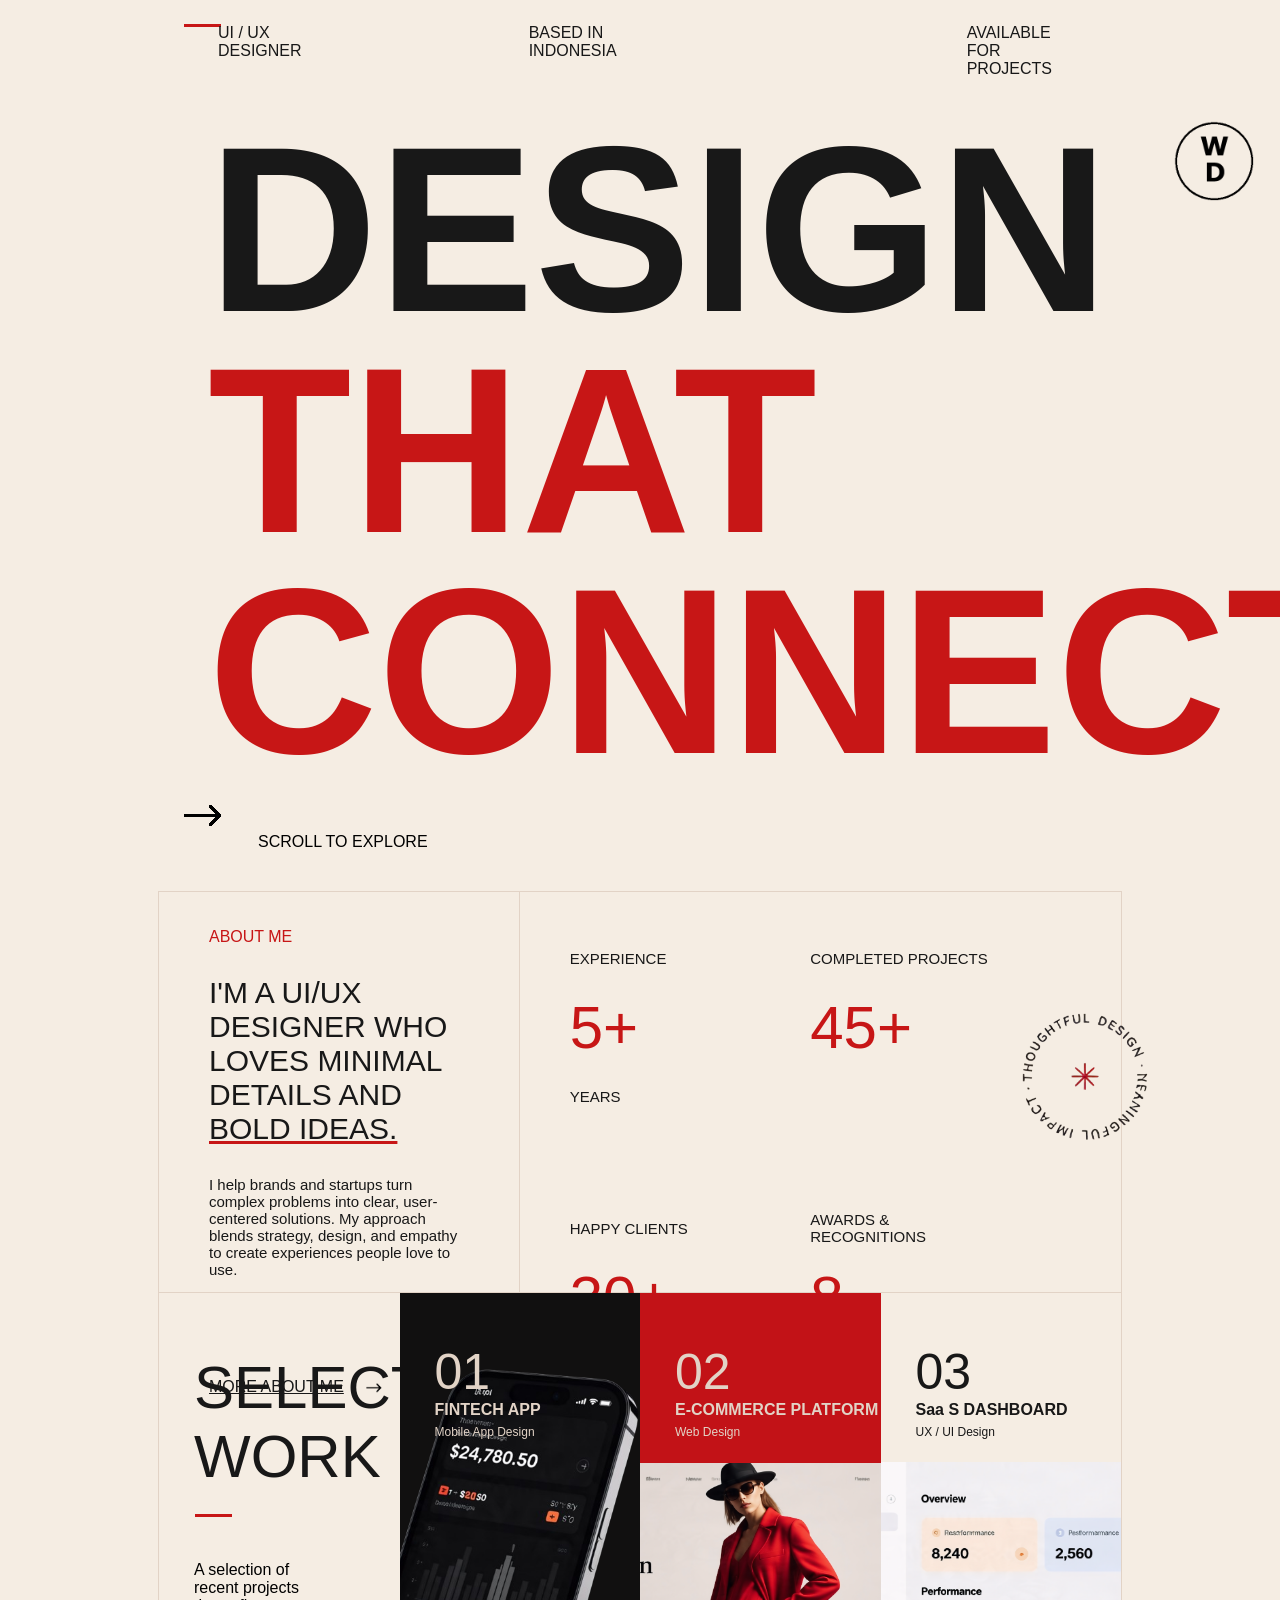
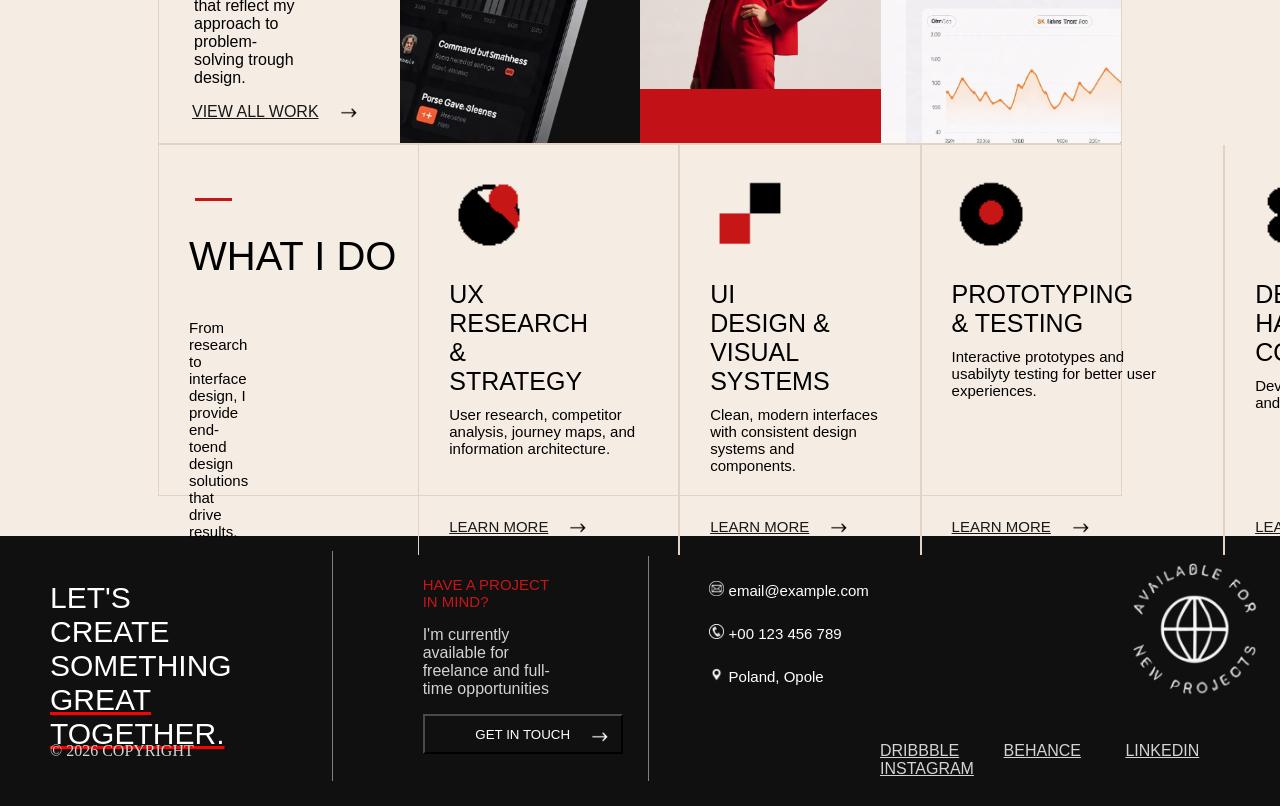
==== index.html @ cca8b3d6 "Add files via upload" ====
<!DOCTYPE html>
<html lang="en">
<head>
    <meta charset="UTF-8">
    <meta name="viewport" content="width=device-width, initial-scale=1.0">
    <title>Document</title>
    <link rel="stylesheet" href="style.css">
</head>
<body>
    <header class="header">
        <div class="he1"><p>UI / UX DESIGNER <img class="linia-c" src="/images/line-red.png" alt="linia"></p></div>
        <div class="he2"><p>BASED IN INDONESIA</p></div>
        <div class="he3"><p>AVAILABLE FOR PROJECTS</p></div>
    </header>
    <div class="dtc">
        <div class="designthatconnects">
          <h1 class="DESIGN">
              DESIGN <img class="wd" src="/images/wd.png" alt="">
          </h1>
          <h1 class="THAT">
              THAT
          </h1>
           <h1 class="CONNECTS">
               CONNECTS
           </h1>
        </div>
        <div class="prostokat"></div>
        <div class="bok"><p class="bok2">I design digital experiences that are intuitive, impactful, and beauty crafted</p></div>
    </div>
    <p class="ste"> <img class="arrow1" src="/images/arrow-black.png" alt="">SCROLL TO EXPLORE </p>
    <div class="aboutme">
        <div class="am-lewa">
            <p class="about">ABOUT ME</p>
            <p class="uxd">I'M A UI/UX DESIGNER WHO LOVES MINIMAL DETAILS AND <span class="linia-span">BOLD IDEAS.</span></p>
            <p class="ihelp">I help brands and startups turn complex problems into clear, user-centered solutions. My approach blends strategy, design, and empathy to create experiences people love to use.</p>
            <p class="link"><a class="link" href="/indexes/moreaboutme.html">MORE ABOUT ME</a><img class="arrow2" src="/images/arrow-black.png" alt=""></p>
        </div>
        <div class="am-prawa">
            <div class="kwadraty">
                <p class="aboutme-prawa-1">EXPERIENCE</p>
                <p class="aboutme-prawa-2">5+</p>
                <p class="aboutme-prawa-3">YEARS</p>
            </div>
            <div class="kwadraty">
                <p class="aboutme-prawa-1">COMPLETED PROJECTS</p>
                <p class="aboutme-prawa-2">45+</p>
                <p class="aboutme-prawa-3"></p>
            </div>
            <div class="kwadraty">
                <p class="aboutme-prawa-1">HAPPY CLIENTS</p>
                <P class="aboutme-prawa-2">30+</P>
                <p class="aboutme-prawa-3"></p>
            </div>
            <div class="kwadraty">
                <p class="aboutme-prawa-1">AWARDS & RECOGNITIONS</p>
                <p class="aboutme-prawa-2">8</p>
                <p class="aboutme-prawa-3"></p>
            </div>
        </div>
        <div class="am-prawa">
            <img class="td" src="/images/thoughtfull-design.png" alt="">
        </div>
    </div>
    <div class="selectedwork">
        <div class="square-4 A">
            <p class="sw">SELECTED WORK</p>
            <img class="l" src="/images/line-red.png" alt="">
            <p class="sw2">A selection of recent projects that reflect my approach to problem-solving trough design.</p>
            <a class="vaw" href="/indexes/viewallwork.html"> VIEW ALL WORK <img class="arrow2" src="/images/arrow-black.png" alt=""></a>
        </div>
        <div class="square-4 B">
            <div class="napisy">
                <p class="numb">01</p>
                <p class="text1">FINTECH APP</p>
                <p class="text2">Mobile App Design</p>
            </div>
        </div>
        <div class="square-4 C">
            <div class="napisy">
                <p class="numb">02</p>
                <p class="text1">E-COMMERCE PLATFORM</p>
                <p class="text2">Web Design</p>
            </div>
        </div>
        <div class="square-4 D">
            <div class="napisy">
                <p class="numb numb2">03</p>
                <p class="text1 text3">Saa S DASHBOARD</p>
                <p class="text2 text3">UX / UI Design</p>
            </div> 
        </div>
    </div>
    <div class="whatido">
        <div class="k5a">
            <img src="/images/line-red.png" alt="">
            <p class="wid">WHAT I DO</p>
            <p class="tekstk">From research to interface design, I provide end-toend design solutions that drive results.</p>
        </div>
        <div class="k5">
            <img class="shapes" src="/images/circle1.png" alt="">
            <p class="tekst1">UX RESEARCH & STRATEGY</p>
            <p class="tekst2">User research, competitor analysis, journey maps, and information architecture.</p>
            <a class="learnmore" href="/indexes/learnmore.html">LEARN MORE <img class="arrow2" src="/images/arrow-black.png" alt=""></a>
        </div>
        <div class="k5">
            <img class="shapes" src="/images/squares.png" alt="">
            <p class="tekst1">UI DESIGN & VISUAL SYSTEMS</p>
            <p class="tekst2">Clean, modern interfaces with consistent design systems and components.</p>
            <a class="learnmore" href="/indexes/learnmore.html">LEARN MORE <img class="arrow2" src="/images/arrow-black.png" alt=""></a>
        </div>
        <div class="k5">
            <img class="shapes" src="/images/circle2.png" alt="">
            <p class="tekst1">PROTOTYPING & TESTING</p>
            <p class="tekst2">Interactive prototypes and usabilyty testing for better user experiences.</p>
            <a class="learnmore" href="/indexes/learnmore.html">LEARN MORE <img class="arrow2" src="/images/arrow-black.png" alt=""></a>
        </div>
        <div class="k5">
            <img class="shapes" src="/images/circles.png" alt="">
            <p class="tekst1">DESIGN HANDOFF & COLABORATION</p>
            <p class="tekst2">Developer handoff, documentation, and ongoing support for your team.</p>
            <a class="learnmore" href="/indexes/learnmore.html">LEARN MORE <img class="arrow2" src="/images/arrow-black.png" alt=""></a>
        </div>
    </div>
    <footer class="footer">
        <div class="f-gora">
            <div class="f1">
                <p class="cst">LET'S CREATE SOMETHING <span class="great">GREAT TOGETHER.</span></p>
            </div>
            <div class="f2">
                <p class="idk">HAVE A PROJECT IN MIND?</p>
                <p class="idk2">I'm currently available for freelance and full-time opportunities</p>
                <button class="button"> <a href="/indexes/getintouch.html"></a> GET IN TOUCH <img class="arrow2" src="/images/arrow-white.png" alt=""></button>
            </div>
            <div class="info0">
                <p class="info"><img class="info2" src="/images/email.png" alt=""> email@example.com</p>
                <p class="info"><img class="info2" src="/images/phone.png" alt=""> +00 123 456 789</p>
                <p class="info"><img class="info2" src="/images/gps.png" alt=""> Poland, Opole</p>
            </div>
            <div>
                <img class="np" src="/images/new-project.png" alt="">
            </div>
        </div>
        <div class="f-dol">
            <div></div>
            <div></div>
        </div>
    </footer>
    <footer2>
        <div>
            <p class="copy">&copy; 2026 COPYRIGHT</p>
        </div>
        <div class="linki">
            <a class="linki" href="https://dribbble.com/">DRIBBBLE</a>
            <a class="linki" href="https://www.behance.net/">BEHANCE</a>
            <a class="linki" href="https://pl.linkedin.com/">LINKEDIN</a>
            <a class="linki" href="https://www.instagram.com/">INSTAGRAM</a>
        </div>
    </footer2>
</body>
</html>
---- style.css ----
.header {
    margin-left: 210px;
    margin-right: 220px;
    display:grid;
    grid-template-columns: 1fr 1fr 1fr;
}

.he1 {
    font-family: Verdana, Geneva, Tahoma, sans-serif;
    color: rgb(24, 24, 24);
    position: relative;
    z-index: 1;
}

.he2 {
    font-family: Verdana, Geneva, Tahoma, sans-serif;
    color: rgb(24, 24, 24);
    margin-right: 200px;
    margin-left: 200px;
}

.he3 {
    font-family: Verdana, Geneva, Tahoma, sans-serif;
    color: rgb(24, 24, 24);
    margin-left: 150px;
    text-align: left;
}

.linia-c {
    position: absolute;
    z-index: -1;
    right: 91%;
    bottom: 50%;
}

.wd {
    width: 80px;
    margin-bottom: 110px;
}

.bok {
    margin-top: 450px;
    height: 100px;
    background-image: url(/images/line-black-v.png);
    background-repeat: no-repeat;
}

.bok2 {
    margin-top: 70px;
    margin-left: 20px;
    margin-right: 50px;
    font-family: Verdana, Geneva, Tahoma, sans-serif;
    font-size: 15px;
}



body {
    background-color: rgb(245, 237, 227);
}

.DESIGN {
    color: rgb(24, 24, 24);
    font-family: Impact, Haettenschweiler, 'Arial Narrow Bold', sans-serif;
    font-size: 235px;
    padding-left: 50px;
    margin-bottom: -50px;
    margin-top: 0px;
}

.THAT {
    color: rgb(199, 22, 22);
    font-family: Impact, Haettenschweiler, 'Arial Narrow Bold', sans-serif;
    font-size: 235px;
    padding-left: 50px;
    margin-top: -50px;
    margin-bottom: -50px;
}

.CONNECTS {
    color: rgb(199, 22, 22);
    font-family: Impact, Haettenschweiler, 'Arial Narrow Bold', sans-serif;
    font-size: 235px;
    padding-left: 50px;
    margin-top: -50px;
    position: relative;
    z-index: 30;
    margin-bottom: 10px;

}

.prostokat {
    padding-top: 80px;
    margin-top: -12px;
    height: 650px;
    width: 500px;
    margin-left: -100px;
   
    background-image: url(/images/img1.1.png);
    background-size: contain;
    background-repeat: no-repeat;
    z-index: 2; 
    flex-shrink: 0;
    
}


.dtc {
    display: flex;
    margin-left: 150px;
    margin-right: 150px;
}

.ste {
    font-family: Verdana, Geneva, Tahoma, sans-serif;
    margin-left: 250px;
    margin-bottom: 40px;
}

.arrow1 {
    position: absolute;
    margin-left: -80px;
    bottom: 6.6%;
    
}

.aboutme {
    font-family: Arial, Helvetica, sans-serif;
    margin-left: 150px;
    margin-right: 150px;
    display: grid;
    grid-template-columns: 3fr 4fr 1fr;
    height: 400px;





    border: solid 1px;
    border-color: rgb(226, 211, 198);
  
}

.td {
    height: 150px;
    border-left: none;
    position: absolute;
    margin-top: 110px;
    margin-left: 0px;
    
}

.am-lewa {
    border: solid 1px;
    border-color: rgb(226, 211, 198);
    border-top: none;
    border-bottom: none;
    border-left: none;
    
    padding-left: 50px;
    padding-right: 50px;
    padding-top: 20px;
    padding-bottom: 20px;
}

.am-prawa {

    display: grid;
    border-right: none;
    grid-template-columns: 1fr 1fr;
    grid-template-rows: 1fr 1fr;
    font-family: Verdana, Geneva, Tahoma, sans-serif;
    
}

.about {
    color: rgb(199, 22, 22);
    font-family: Impact, Haettenschweiler, 'Arial Narrow Bold', sans-serif;
}

.uxd {
    color: rgb(24, 24, 24);
    font-family: Impact, Haettenschweiler, 'Arial Narrow Bold', sans-serif;
    font-size: 30px;
}

.linia-span {
    text-decoration: underline;
    text-decoration-color: rgb(199, 22, 22);
}

.ihelp {
    color: rgb(24, 24, 24);
    font-family: Verdana, Geneva, Tahoma, sans-serif;
    font-size: 15px;
}

.aboutme-prawa-2 {
    font-family: Impact, Haettenschweiler, 'Arial Narrow Bold', sans-serif;
    font-size: 60px;
    color: rgb(199, 22, 22);
    margin: 0;
}

.aboutme-prawa-1 {
    font-family: Verdana, Geneva, Tahoma, sans-serif;
    font-size: 15px;
    color: rgb(24, 24, 24);
    margin-bottom: -50px;
    
}

.aboutme-prawa-3 {
    font-family: Verdana, Geneva, Tahoma, sans-serif;
    font-size: 15px;
    color: rgb(24, 24, 24);
    margin-top: -50px;
    
}

.kwadraty {
    display: grid;
    justify-content: left;
    align-items: center;
    margin-left: 50px;
}

.link {
    color: rgb(24, 24, 24);
    margin-top: 100px;
}

.selectedwork {
    margin-left: 150px;
    margin-right: 150px;
    border: solid 1px;
    border-color: rgb(226, 211, 198);
    border-top: none;
    display: flex;
    grid-template-rows: 1fr 1fr 1fr 1fr; 

}

.l {
    margin-left: 30px;
}

.vaw {
    margin-left: 33px;
    color: rgb(24, 24, 24);
    font-family: Arial, Helvetica, sans-serif;
}

.square-4 {
    width: 25%;
    height: 450px;
}

.B {
    background-color: rgb(17, 16, 16);
    background-image: url(/images/tel.png);
    background-repeat: no-repeat;
    background-position: bottom right;
    background-size: 300px;
}

.C {
    background-color: rgb(194, 18, 23);
    background-image: url(/images/img2.png);
    background-repeat: no-repeat;
    background-position: right;
    background-size: 360px;
    background-position-y: 170px;
}

.D {
    background-image: url(/images/img3.png);
    background-repeat: no-repeat;
    background-position: bottom right;
    background-size: 320px;
}

.sw {
    font-family: Impact, Haettenschweiler, 'Arial Narrow Bold', sans-serif;
    font-size: 60px;
    margin-left: 35px;
    margin-bottom: 0;
    color: rgb(24, 24, 24);
    
}

.sw2 {
    font-family: Verdana, Geneva, Tahoma, sans-serif;
    margin-left: 35px;
    margin-right: 95px;
}

.napisy {
    margin-left: 35px;
}

.numb {
    color: rgb(226, 211, 198);
    font-family: Impact, Haettenschweiler, 'Arial Narrow Bold', sans-serif;
    font-size: 50px;
}

.numb2 {
    color: rgb(24, 24, 24);
    font-family: Impact, Haettenschweiler, 'Arial Narrow Bold', sans-serif;
    font-size: 50px;
}

.text1 {
    color: rgb(226, 211, 198);
    font-family: Verdana, Geneva, Tahoma, sans-serif;
    margin-top: -50px;
    font-weight: bold;
}

.text2 {
    color: rgb(226, 211, 198);
    font-family: Verdana, Geneva, Tahoma, sans-serif;
    margin-top: -10px;
    font-size: 12px;
}

.text3 {
    color: rgb(24, 24, 24);
    font-family: Verdana, Geneva, Tahoma, sans-serif;
    
}

.whatido {
    display: grid;
    grid-template-columns: 1.35fr 1fr 1fr 1fr 1fr;
    height: 350px;
    margin-left: 150px;
    margin-right: 150px;
    border: solid 1px;
    border-color: rgb(226, 211, 198);
    margin-bottom: 40px;
}

.wid {
    margin-top: 0px;
}

.k5a {
    margin-left: 30px;
    margin-top: 30px;
    font-family: Impact, Haettenschweiler, 'Arial Narrow Bold', sans-serif;
    font-size: 40px;
    
}

.k5 {
    display: flex;
    flex-direction: column;
    border: solid 1px;
    border-color: rgb(226, 211, 198);
    border-top: none;
    border-bottom: none;
}

.tekstk {
    font-family: Verdana, Geneva, Tahoma, sans-serif;
    font-size: 15px;
    margin-right: 170px;
}

.shapes{
    width: 80px;
    margin-top: 30px;
    margin-left: 30px;
}

.learnmore {
    font-family: Impact, Haettenschweiler, 'Arial Narrow Bold', sans-serif;
    color: rgb(24, 24, 24);
    font-size: 15px;
    margin-left: 30px;
    margin-top: auto;
    margin-bottom: 20px;
}

.arrow2 {
    position: absolute;
    height: 20px;
    margin-left: 20px;
}

.tekst1 {
    font-family: Impact, Haettenschweiler, 'Arial Narrow Bold', sans-serif;
    font-size: 25px;
    margin-left: 30px;
    margin-bottom: 10px;
    margin-right: 90px;
}

.tekst2 {
    font-family: Verdana, Geneva, Tahoma, sans-serif;
    font-size: 15px;
    margin-left: 30px;
    margin-top: 0px;
    margin-right: 40px;
}



.footer {
    padding: -100px;
    margin-left: -8px;
    margin-right: -8px;
    margin-bottom: -10px;
    height: 200px;
    background-color: rgb(17, 16, 16);
    display: grid;
    grid-template-rows: 5fr 1fr;
}

.cst {
    font-family: Impact, Haettenschweiler, 'Arial Narrow Bold', sans-serif;
    color: white;
    margin-left: 50px;
    margin-right: 100px;
    font-size: 30px;
}

.great {
    text-decoration: underline;
    text-decoration-color: red;
}

.f-gora {
    color: rgb(226, 211, 198);
    display: grid;
    grid-template-columns: 1fr 1fr 1fr 1fr;

}

.idk {
    color: rgb(199, 22, 22);
    font-family: Arial, Helvetica, sans-serif;
    font-size: 15px;
    margin-left: 90px;
    margin-right: 90px;
    margin-top: 40px;
}

.idk2 {
    color: lightgray;
    font-family: Arial, Helvetica, sans-serif;
    margin-left: 90px;
    margin-right: 90px;
}

.button{
    background-color: transparent;
    border-color: rgb(72, 75, 72);
    color: white;
    height: 40px;
    width: 200px;
    margin-left: 90px;
}


.f1 {
    margin-top: 15px;
    border-right: solid 1px;
    border-color: gray;
}

.info0 {
    margin-top: 20px;
    border-left: solid 1px;
    border-color: gray;
}

.info {
    font-family: arial;
    font-size: 15px;
    color: white;
    margin-left: 60px;
    margin-top: 25px;
}

.info2 {
    height: 15px;
}

.np {
    height: 150px;
    margin-top: 20px;
    margin-left: 150px;
}

footer2 {
    padding: -100px;
    margin-left: -8px;
    margin-right: -8px;
    margin-bottom: -10px;
    height: 80px;
    background-color: rgb(17, 16, 16);
    display: grid;
    grid-template-columns: 5fr 3fr;
}

.copy {
    color: lightgray;
    margin-left: 50px;
}

.linki {
    color: lightgray;
    font-family: Arial, Helvetica, sans-serif;
    margin-left: 40px;
    margin-top: 16px;
}
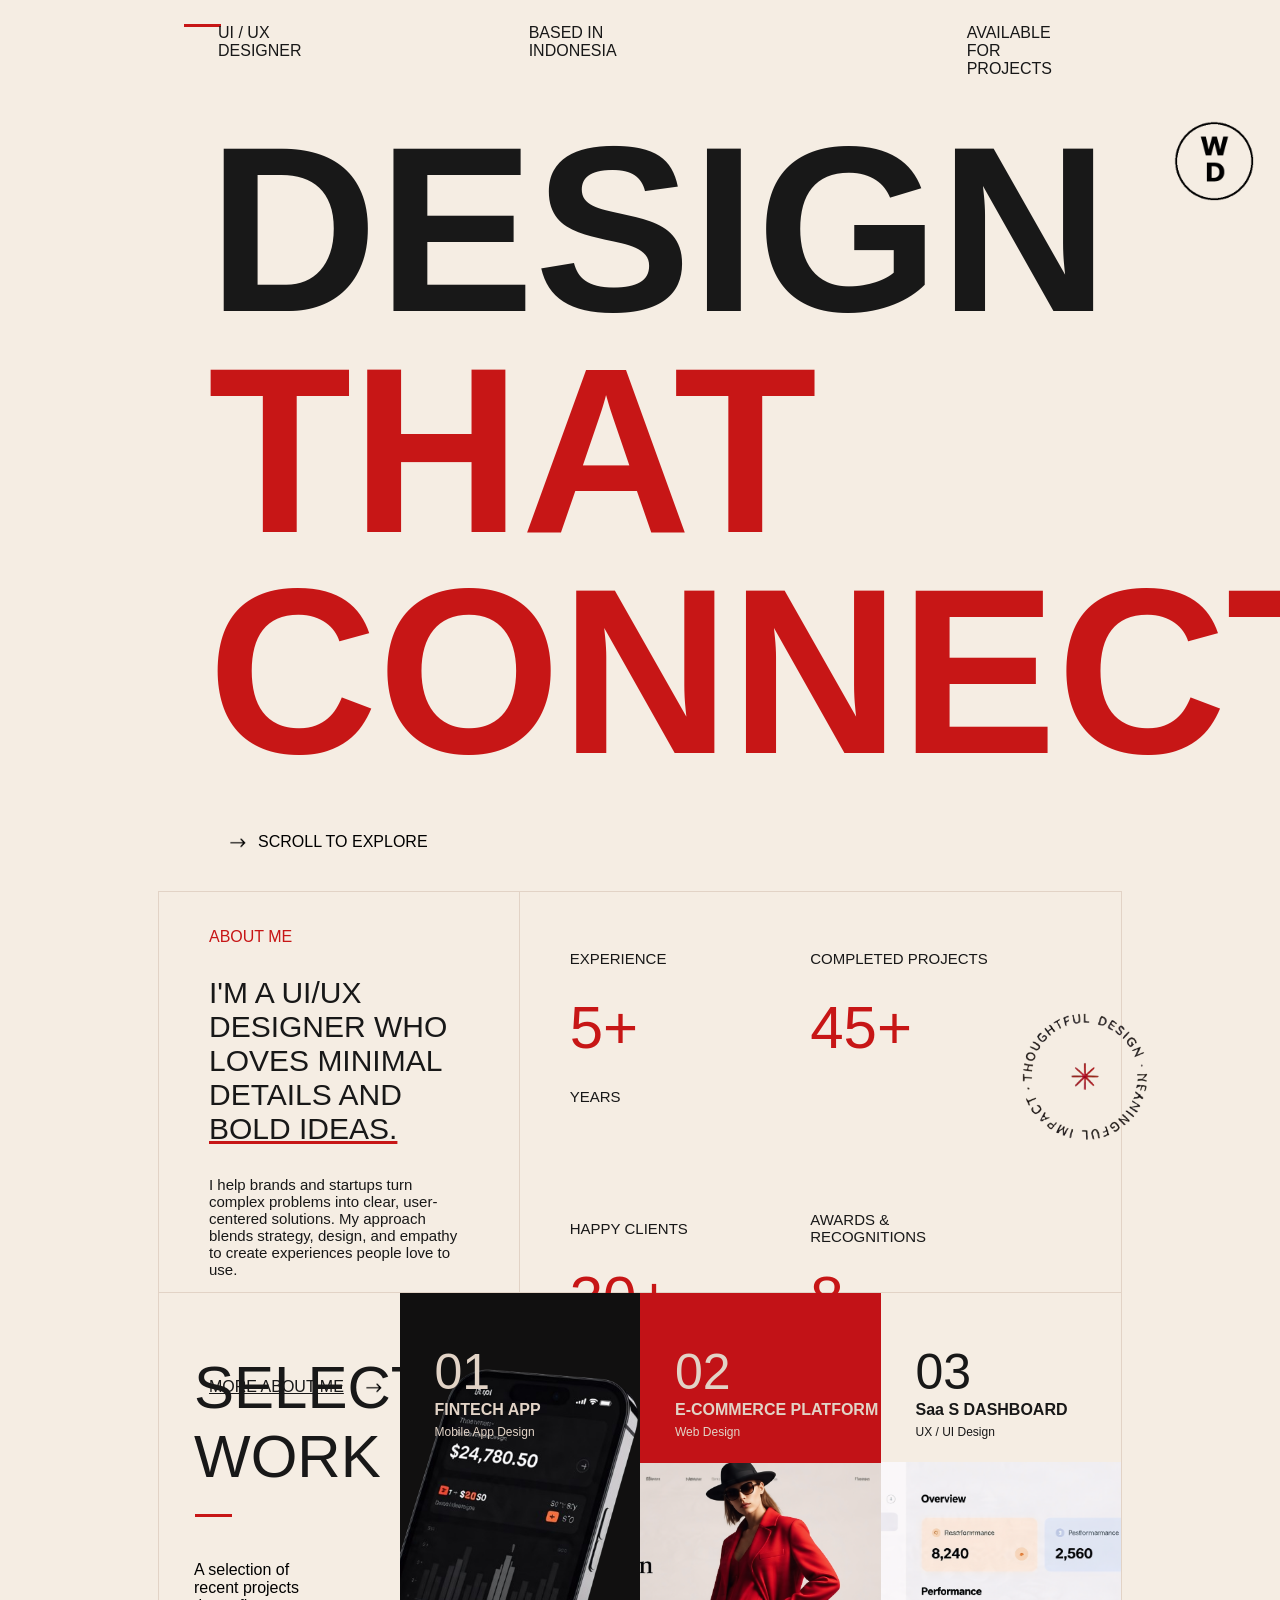
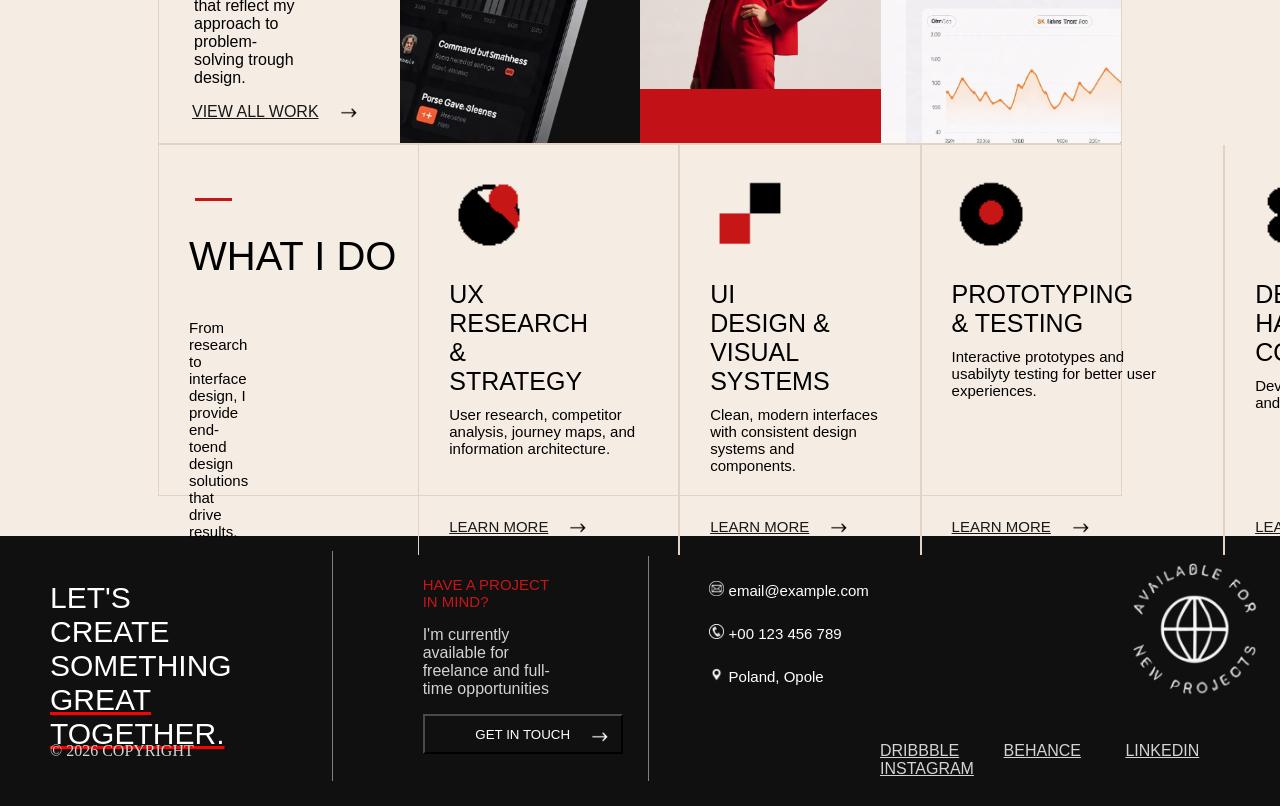
==== commit 998f8966: "Add files via upload" ====
--- a/index.html
+++ b/index.html
@@ -27,7 +27,7 @@
         <div class="prostokat"></div>
         <div class="bok"><p class="bok2">I design digital experiences that are intuitive, impactful, and beauty crafted</p></div>
     </div>
-    <p class="ste"> <img class="arrow1" src="/images/arrow-black.png" alt="">SCROLL TO EXPLORE </p>
+    <p class="ste"> <img class="arrow3" src="/images/arrow-black.png" alt="">SCROLL TO EXPLORE </p>
     <div class="aboutme">
         <div class="am-lewa">
             <p class="about">ABOUT ME</p>
--- a/style.css
+++ b/style.css
@@ -120,7 +120,7 @@
 .arrow1 {
     position: absolute;
     margin-left: -80px;
-    bottom: 6.6%;
+    
     
 }
 
@@ -390,6 +390,12 @@
     margin-left: 20px;
 }
 
+.arrow3 {
+    position: absolute;
+    height: 20px;
+    margin-left: -30px;
+}
+
 .tekst1 {
     font-family: Impact, Haettenschweiler, 'Arial Narrow Bold', sans-serif;
     font-size: 25px;
